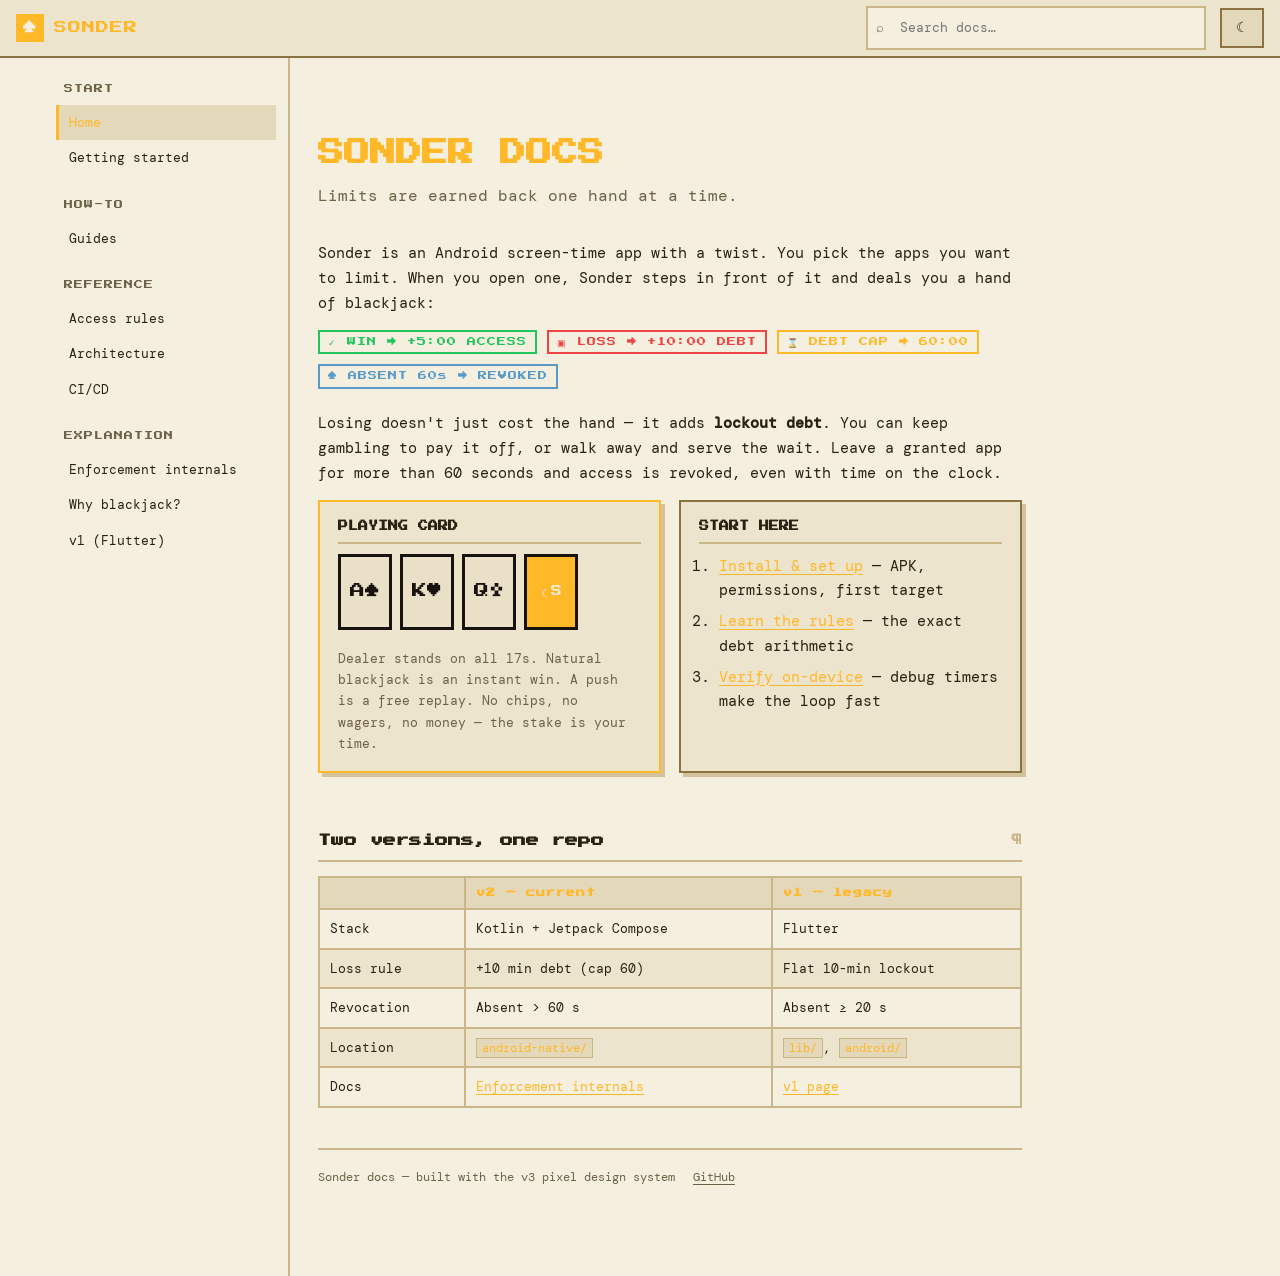
==== docs-site/index.html @ 314d2c7a "docs: add pixel-styled documentation site with Pages deployment Zero-dependency static site (Diataxi" ====
<!doctype html>
<html lang="en">
<head>
<meta charset="utf-8">
<meta name="viewport" content="width=device-width, initial-scale=1">
<title>Sonder — Documentation</title>
<meta name="description" content="Sonder docs: pixel-art screen-time blocking for Android. Win a hand of blackjack to unlock your limited apps.">
<link rel="preconnect" href="https://fonts.googleapis.com">
<link rel="preconnect" href="https://fonts.gstatic.com" crossorigin>
<link href="https://fonts.googleapis.com/css2?family=Press+Start+2P&family=DM+Mono:wght@400;500&display=swap" rel="stylesheet">
<link rel="stylesheet" href="assets/style.css">
<link rel="icon" href="data:image/svg+xml,%3Csvg xmlns='http://www.w3.org/2000/svg' viewBox='0 0 24 24'%3E%3Crect width='24' height='24' fill='%230b0906'/%3E%3Cpath fill='%23ffb827' d='M12 3l6 7h-4v4h-4v-4H6z'/%3E%3Crect fill='%23ffb827' x='9' y='16' width='6' height='4'/%3E%3C/svg%3E">
</head>
<body>
<a class="skip-link" href="#main">Skip to content</a>
<header class="topbar">
  <button class="sidebar-toggle" aria-label="Toggle navigation" aria-expanded="false">☰</button>
  <a class="brand" href="index.html"><span class="glyph">♠</span><span class="word">SONDER</span></a>
  <div class="spacer"></div>
  <div class="searchbox">
    <span class="mag" aria-hidden="true">⌕</span>
    <input type="search" placeholder="Search docs…" aria-label="Search documentation">
    <div class="search-results" role="listbox" aria-label="Search results"></div>
  </div>
  <button class="theme-toggle" aria-label="Switch theme">☀</button>
</header>

<div class="layout">
  <nav class="sidebar" aria-label="Documentation">
    <div class="group">
      <p class="group-title">START</p>
      <a href="index.html">Home</a>
      <a href="getting-started.html">Getting started</a>
    </div>
    <div class="group">
      <p class="group-title">HOW-TO</p>
      <a href="guides.html">Guides</a>
    </div>
    <div class="group">
      <p class="group-title">REFERENCE</p>
      <a href="rules.html">Access rules</a>
      <a href="architecture.html">Architecture</a>
      <a href="ci.html">CI/CD</a>
    </div>
    <div class="group">
      <p class="group-title">EXPLANATION</p>
      <a href="enforcement.html">Enforcement internals</a>
      <a href="explanation.html">Why blackjack?</a>
      <a href="v1.html">v1 (Flutter)</a>
    </div>
  </nav>

  <main class="content" id="main">
    <section class="hero">
      <h1>SONDER DOCS</h1>
      <p class="tagline">Limits are earned back one hand at a time.</p>
    </section>

    <p>Sonder is an Android screen-time app with a twist. You pick the apps you
    want to limit. When you open one, Sonder steps in front of it and deals you
    a hand of blackjack:</p>

    <div class="rules-row">
      <span class="badge granted">✓ WIN → +5:00 ACCESS</span>
      <span class="badge locked">▣ LOSS → +10:00 DEBT</span>
      <span class="badge cooldown">⌛ DEBT CAP → 60:00</span>
      <span class="badge playing">♠ ABSENT 60s → REVOKED</span>
    </div>

    <p>Losing doesn't just cost the hand — it adds <strong>lockout debt</strong>.
    You can keep gambling to pay it off, or walk away and serve the wait. Leave
    a granted app for more than 60 seconds and access is revoked, even with
    time on the clock.</p>

    <div class="grid2">
      <section class="panel amber">
        <h2 class="panel-title">PLAYING CARD</h2>
        <div class="cards-demo" aria-hidden="true">
          <div class="playing-card">A♠</div>
          <div class="playing-card">K♥</div>
          <div class="playing-card">Q♣</div>
          <div class="playing-card back">☾S</div>
        </div>
        <p style="margin:0; color:var(--muted); font-size:13px;">Dealer stands on
        all 17s. Natural blackjack is an instant win. A push is a free replay.
        No chips, no wagers, no money — the stake is your time.</p>
      </section>

      <section class="panel">
        <h2 class="panel-title">START HERE</h2>
        <ol style="margin:0; padding-left:20px;">
          <li><a href="getting-started.html">Install &amp; set up</a> — APK, permissions, first target</li>
          <li><a href="rules.html">Learn the rules</a> — the exact debt arithmetic</li>
          <li><a href="guides.html">Verify on-device</a> — debug timers make the loop fast</li>
        </ol>
      </section>
    </div>

    <h2 id="two-versions">Two versions, one repo</h2>
    <table>
      <thead><tr><th></th><th>v2 — current</th><th>v1 — legacy</th></tr></thead>
      <tbody>
        <tr><td>Stack</td><td>Kotlin + Jetpack Compose</td><td>Flutter</td></tr>
        <tr><td>Loss rule</td><td>+10 min debt (cap 60)</td><td>Flat 10-min lockout</td></tr>
        <tr><td>Revocation</td><td>Absent &gt; 60 s</td><td>Absent ≥ 20 s</td></tr>
        <tr><td>Location</td><td><code>android-native/</code></td><td><code>lib/</code>, <code>android/</code></td></tr>
        <tr><td>Docs</td><td><a href="enforcement.html">Enforcement internals</a></td><td><a href="v1.html">v1 page</a></td></tr>
      </tbody>
    </table>

    <footer class="footer">
      <span>Sonder docs — built with the v3 pixel design system</span>
      <a href="https://github.com/asterxsk/sonder">GitHub</a>
    </footer>
  </main>
</div>

<script src="assets/site.js"></script>
</body>
</html>
---- docs-site/assets/style.css ----
/* Sonder Docs — pixel v3 design system (docs/design/design_v3.md)
   Dark-first brand palette, hard frames, no border-radius, no gradients. */

:root {
  --bg: #0b0906;
  --surface: #15100b;
  --panel: #221a12;
  --border: #a68a52;
  --border-dark: #51452f;
  --primary: #ffb827;
  --primary-dark: #c88a16;
  --text: #ead7a1;
  --muted: #7f765f;
  --success: #22c55e;
  --danger: #ef4444;
  --info: #5a9ac8;
  --shadow: #332816;
  --card-face: #eadfc7;
  --card-ink: #18130e;
  --content-max: 760px;
  --sidebar-w: 250px;
  --nav-h: 58px;
  /* Light theme overrides */
  --bg-l: #f5efe0;
  --surface-l: #ede4cd;
  --panel-l: #e4d8ba;
  --border-l: #8a7340;
  --border-dark-l: #c9b789;
  --text-l: #2a2113;
  --muted-l: #6d6248;
  --shadow-l: #d3c39c;
}

[data-theme="light"] {
  --bg: var(--bg-l);
  --surface: var(--surface-l);
  --panel: var(--panel-l);
  --border: var(--border-l);
  --border-dark: var(--border-dark-l);
  --text: var(--text-l);
  --muted: var(--muted-l);
  --shadow: var(--shadow-l);
}

* { box-sizing: border-box; }

html { scroll-behavior: smooth; }
@media (prefers-reduced-motion: reduce) {
  html { scroll-behavior: auto; }
  *, *::before, *::after { animation: none !important; transition: none !important; }
}

body {
  margin: 0;
  background: var(--bg);
  color: var(--text);
  font-family: "DM Mono", ui-monospace, "Cascadia Mono", Consolas, monospace;
  font-size: 15px;
  line-height: 1.65;
}

/* ---------- top bar ---------- */

.topbar {
  position: sticky;
  top: 0;
  z-index: 40;
  display: flex;
  align-items: center;
  gap: 14px;
  height: var(--nav-h);
  padding: 0 16px;
  background: var(--surface);
  border-bottom: 2px solid var(--border);
}

.brand {
  display: flex;
  align-items: center;
  gap: 10px;
  text-decoration: none;
  color: var(--primary);
  font-family: "Press Start 2P", monospace;
  font-size: 13px;
  letter-spacing: 1px;
}

.brand .glyph {
  display: inline-grid;
  place-items: center;
  width: 28px;
  height: 28px;
  background: var(--primary);
  color: var(--bg);
  font-size: 14px;
}

.topbar .spacer { flex: 1; }

.searchbox {
  position: relative;
  width: min(340px, 42vw);
}

.searchbox input {
  width: 100%;
  padding: 9px 12px 9px 32px;
  background: var(--bg);
  border: 2px solid var(--border-dark);
  color: var(--text);
  font: inherit;
  font-size: 13px;
}

.searchbox input:focus-visible {
  outline: none;
  border-color: var(--primary);
  box-shadow: 3px 3px 0 var(--primary-dark);
}

.searchbox .mag {
  position: absolute;
  left: 10px;
  top: 50%;
  transform: translateY(-50%);
  color: var(--muted);
  font-size: 13px;
  pointer-events: none;
}

.theme-toggle {
  min-width: 44px;
  min-height: 40px;
  background: var(--panel);
  border: 2px solid var(--border);
  color: var(--text);
  font: inherit;
  font-size: 14px;
  cursor: pointer;
}

.theme-toggle:active { transform: translate(2px, 2px); }

/* ---------- search results ---------- */

.search-results {
  position: absolute;
  top: calc(100% + 6px);
  left: 0;
  right: 0;
  max-height: 420px;
  overflow: auto;
  background: var(--surface);
  border: 2px solid var(--border);
  box-shadow: 5px 5px 0 var(--shadow);
  display: none;
}

.search-results.open { display: block; }

.search-results .hit {
  display: block;
  padding: 10px 12px;
  text-decoration: none;
  border-bottom: 2px solid var(--border-dark);
}

.search-results .hit:last-child { border-bottom: none; }

.search-results .hit:hover,
.search-results .hit:focus-visible {
  background: var(--panel);
  outline: none;
}

.search-results .hit .t { color: var(--primary); font-size: 13px; }
.search-results .hit .s { color: var(--muted); font-size: 12px; margin-top: 2px; }
.search-results .empty { padding: 14px; color: var(--muted); }

/* ---------- layout ---------- */

.layout {
  display: flex;
  max-width: 1200px;
  margin: 0 auto;
  min-height: calc(100vh - var(--nav-h));
}

.sidebar {
  width: var(--sidebar-w);
  flex: none;
  padding: 24px 12px 48px 16px;
  border-right: 2px solid var(--border-dark);
}

.sidebar .group { margin-bottom: 22px; }

.sidebar .group-title {
  font-family: "Press Start 2P", monospace;
  font-size: 9px;
  color: var(--muted);
  letter-spacing: 1px;
  margin: 0 0 8px;
  padding-left: 8px;
}

.sidebar a {
  display: block;
  padding: 7px 10px;
  color: var(--text);
  text-decoration: none;
  font-size: 13px;
  border-left: 3px solid transparent;
}

.sidebar a:hover { color: var(--primary); }

.sidebar a.active {
  color: var(--primary);
  background: var(--panel);
  border-left-color: var(--primary);
}

.content {
  flex: 1;
  min-width: 0;
  max-width: var(--content-max);
  padding: 36px 28px 80px;
}

/* ---------- typography ---------- */

.content h1 {
  font-family: "Press Start 2P", monospace;
  font-size: 21px;
  line-height: 1.5;
  color: var(--primary);
  margin: 0 0 6px;
}

.content .lede { color: var(--muted); margin: 0 0 28px; }

.content h2 {
  font-family: "Press Start 2P", monospace;
  font-size: 13px;
  line-height: 1.6;
  color: var(--text);
  border-bottom: 2px solid var(--border-dark);
  padding-bottom: 8px;
  margin: 40px 0 14px;
  scroll-margin-top: calc(var(--nav-h) + 16px);
}

.content h2 .anchor,
.content h3 .anchor {
  float: right;
  color: var(--border-dark);
  text-decoration: none;
  font-size: 12px;
}
.content h2 .anchor:hover { color: var(--primary); }

.content h3 {
  font-size: 15px;
  color: var(--primary);
  margin: 26px 0 8px;
  scroll-margin-top: calc(var(--nav-h) + 16px);
}

.content p { margin: 0 0 14px; }

.content a { color: var(--primary); text-decoration: underline; text-underline-offset: 3px; }
.content a:hover { color: var(--text); }

.content ul, .content ol { margin: 0 0 14px; padding-left: 22px; }
.content li { margin-bottom: 6px; }

.content strong { color: var(--text); }

/* ---------- pixel components ---------- */

.panel {
  background: var(--surface);
  border: 2px solid var(--border);
  box-shadow: 4px 4px 0 var(--shadow);
  padding: 16px 18px;
  margin: 0 0 18px;
}

.panel.amber { border-color: var(--primary); }
.panel.green { border-color: var(--success); }
.panel.red   { border-color: var(--danger); }
.panel.blue  { border-color: var(--info); }

.panel .panel-title {
  font-family: "Press Start 2P", monospace;
  font-size: 10px;
  margin: 0 0 10px;
}

pre {
  position: relative;
  background: var(--bg);
  border: 2px solid var(--border-dark);
  padding: 14px 16px;
  overflow-x: auto;
  font-size: 13px;
  line-height: 1.55;
  margin: 0 0 18px;
}

pre code { font-family: inherit; color: var(--text); }

code {
  font-family: inherit;
  font-size: 0.92em;
  background: var(--panel);
  border: 1px solid var(--border-dark);
  padding: 1px 5px;
  color: var(--primary);
}

pre code { background: none; border: none; padding: 0; }

.copy-btn {
  position: absolute;
  top: 6px;
  right: 6px;
  min-height: 28px;
  padding: 2px 8px;
  background: var(--panel);
  border: 2px solid var(--border-dark);
  color: var(--muted);
  font: inherit;
  font-size: 10px;
  cursor: pointer;
}

.copy-btn:hover { color: var(--primary); border-color: var(--primary); }
.copy-btn.done  { color: var(--bg); background: var(--success); border-color: var(--success); }

table {
  width: 100%;
  border-collapse: collapse;
  margin: 0 0 18px;
  font-size: 13px;
}

th, td {
  border: 2px solid var(--border-dark);
  padding: 8px 10px;
  text-align: left;
  vertical-align: top;
}

th {
  background: var(--panel);
  font-family: "Press Start 2P", monospace;
  font-size: 9px;
  color: var(--primary);
  letter-spacing: 1px;
}

tbody tr:nth-child(even) { background: var(--surface); }

.badge {
  display: inline-block;
  padding: 3px 8px;
  border: 2px solid currentColor;
  font-family: "Press Start 2P", monospace;
  font-size: 9px;
  letter-spacing: 1px;
}

.badge.granted  { color: var(--success); }
.badge.locked   { color: var(--danger); }
.badge.playing  { color: var(--info); }
.badge.cooldown { color: var(--primary); }

.flow {
  background: var(--bg);
  border: 2px solid var(--border-dark);
  padding: 14px 16px;
  overflow-x: auto;
  font-size: 12.5px;
  line-height: 1.5;
  white-space: pre;
  margin: 0 0 18px;
  color: var(--muted);
}

.flow b { color: var(--primary); font-weight: normal; }

.cards-demo { display: flex; gap: 8px; flex-wrap: wrap; margin: 0 0 18px; }

.playing-card {
  width: 54px;
  height: 76px;
  background: var(--card-face);
  border: 3px solid var(--card-ink);
  display: grid;
  place-items: center;
  color: var(--card-ink);
  font-family: "Press Start 2P", monospace;
  font-size: 15px;
}

.playing-card.back { background: var(--primary); color: var(--bg); font-size: 11px; }

/* ---------- landing ---------- */

.hero { padding: 40px 0 8px; }

.hero h1 { font-size: 26px; }

.hero .tagline {
  color: var(--muted);
  font-size: 16px;
  margin: 10px 0 24px;
}

.grid2 { display: grid; grid-template-columns: 1fr 1fr; gap: 18px; }

.rules-row { display: flex; flex-wrap: wrap; gap: 10px; margin: 0 0 22px; }

.footer {
  border-top: 2px solid var(--border-dark);
  margin-top: 40px;
  padding: 18px 0 8px;
  color: var(--muted);
  font-size: 12px;
  display: flex;
  gap: 18px;
  flex-wrap: wrap;
}

.footer a { color: var(--muted); }
.footer a:hover { color: var(--primary); }

/* ---------- responsive ---------- */

.sidebar-toggle {
  display: none;
  min-width: 44px;
  min-height: 40px;
  background: var(--panel);
  border: 2px solid var(--border);
  color: var(--text);
  font: inherit;
  font-size: 15px;
  cursor: pointer;
}

@media (max-width: 960px) {
  .sidebar-toggle { display: block; }

  .layout { display: block; position: relative; }

  .sidebar {
    display: none;
    position: absolute;
    z-index: 30;
    top: 0;
    left: 0;
    bottom: 0;
    width: min(300px, 84vw);
    background: var(--surface);
    border-right: 2px solid var(--border);
    padding-top: 16px;
  }

  .sidebar.open { display: block; box-shadow: 6px 6px 0 var(--shadow); }

  .content { padding: 24px 18px 60px; max-width: none; }

  .grid2 { grid-template-columns: 1fr; }

  .searchbox { width: min(280px, 46vw); }
}

@media (max-width: 560px) {
  .searchbox { flex: 1; width: auto; }
  .brand span.word { display: none; }
  .content h1 { font-size: 17px; }
  .hero h1 { font-size: 19px; }
}

/* ---------- a11y ---------- */

:focus-visible {
  outline: 3px solid var(--primary);
  outline-offset: 2px;
}

.skip-link {
  position: absolute;
  left: -9999px;
  top: 0;
  background: var(--primary);
  color: var(--bg);
  padding: 8px 14px;
  z-index: 100;
  font-size: 13px;
}

.skip-link:focus { left: 8px; top: 8px; }

::selection { background: var(--primary); color: var(--bg); }
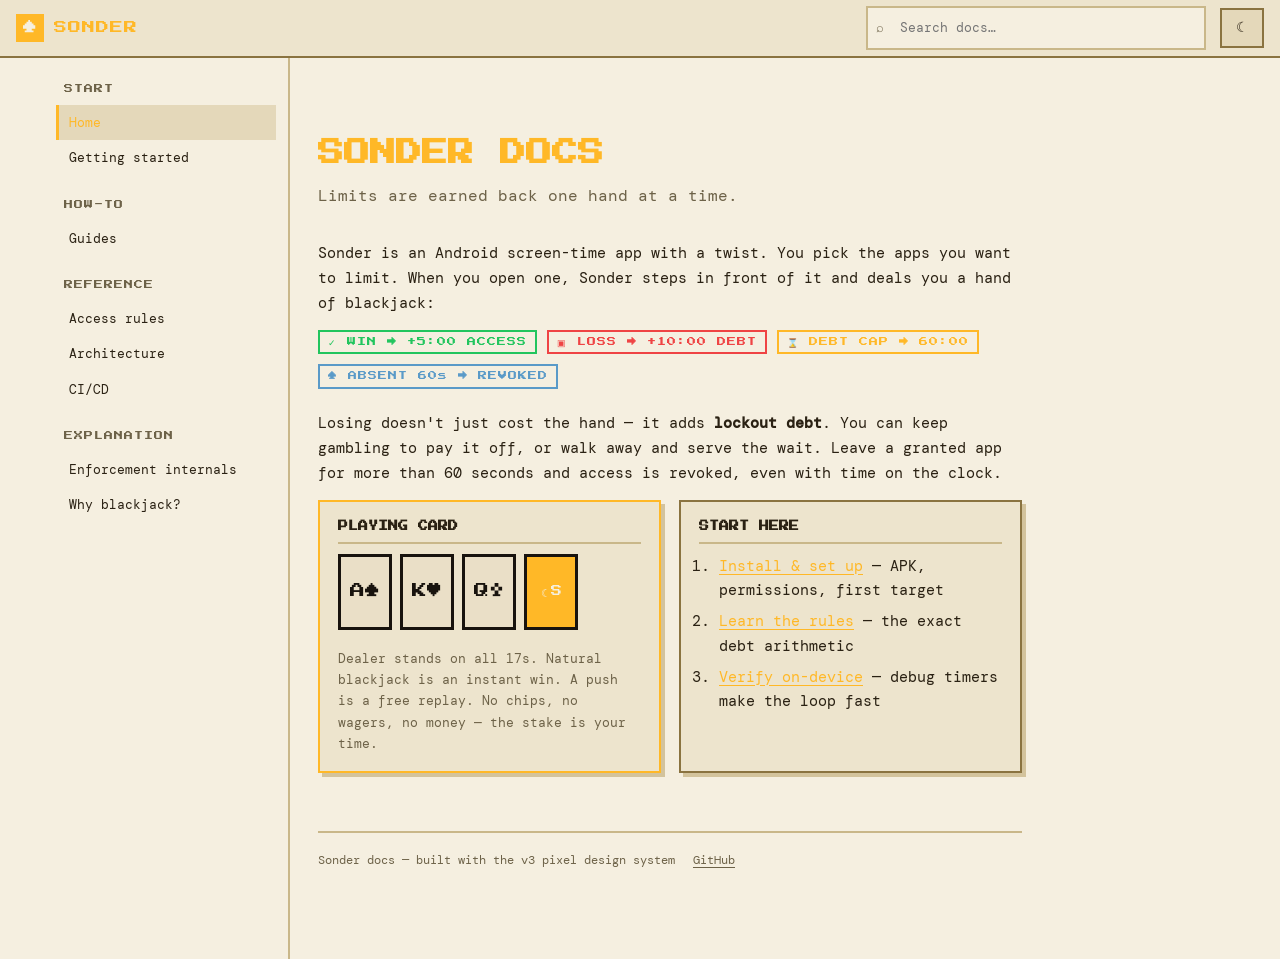
==== commit a395bc43: "feat(v2): native quality pass, and retire the Flutter app Retire v1. The Flutter app and the Kotlin " ====
--- a/docs-site/index.html
+++ b/docs-site/index.html
@@ -46,7 +46,6 @@
       <p class="group-title">EXPLANATION</p>
       <a href="enforcement.html">Enforcement internals</a>
       <a href="explanation.html">Why blackjack?</a>
-      <a href="v1.html">v1 (Flutter)</a>
     </div>
   </nav>
 
@@ -96,18 +95,6 @@
       </section>
     </div>
 
-    <h2 id="two-versions">Two versions, one repo</h2>
-    <table>
-      <thead><tr><th></th><th>v2 — current</th><th>v1 — legacy</th></tr></thead>
-      <tbody>
-        <tr><td>Stack</td><td>Kotlin + Jetpack Compose</td><td>Flutter</td></tr>
-        <tr><td>Loss rule</td><td>+10 min debt (cap 60)</td><td>Flat 10-min lockout</td></tr>
-        <tr><td>Revocation</td><td>Absent &gt; 60 s</td><td>Absent ≥ 20 s</td></tr>
-        <tr><td>Location</td><td><code>android-native/</code></td><td><code>lib/</code>, <code>android/</code></td></tr>
-        <tr><td>Docs</td><td><a href="enforcement.html">Enforcement internals</a></td><td><a href="v1.html">v1 page</a></td></tr>
-      </tbody>
-    </table>
-
     <footer class="footer">
       <span>Sonder docs — built with the v3 pixel design system</span>
       <a href="https://github.com/asterxsk/sonder">GitHub</a>
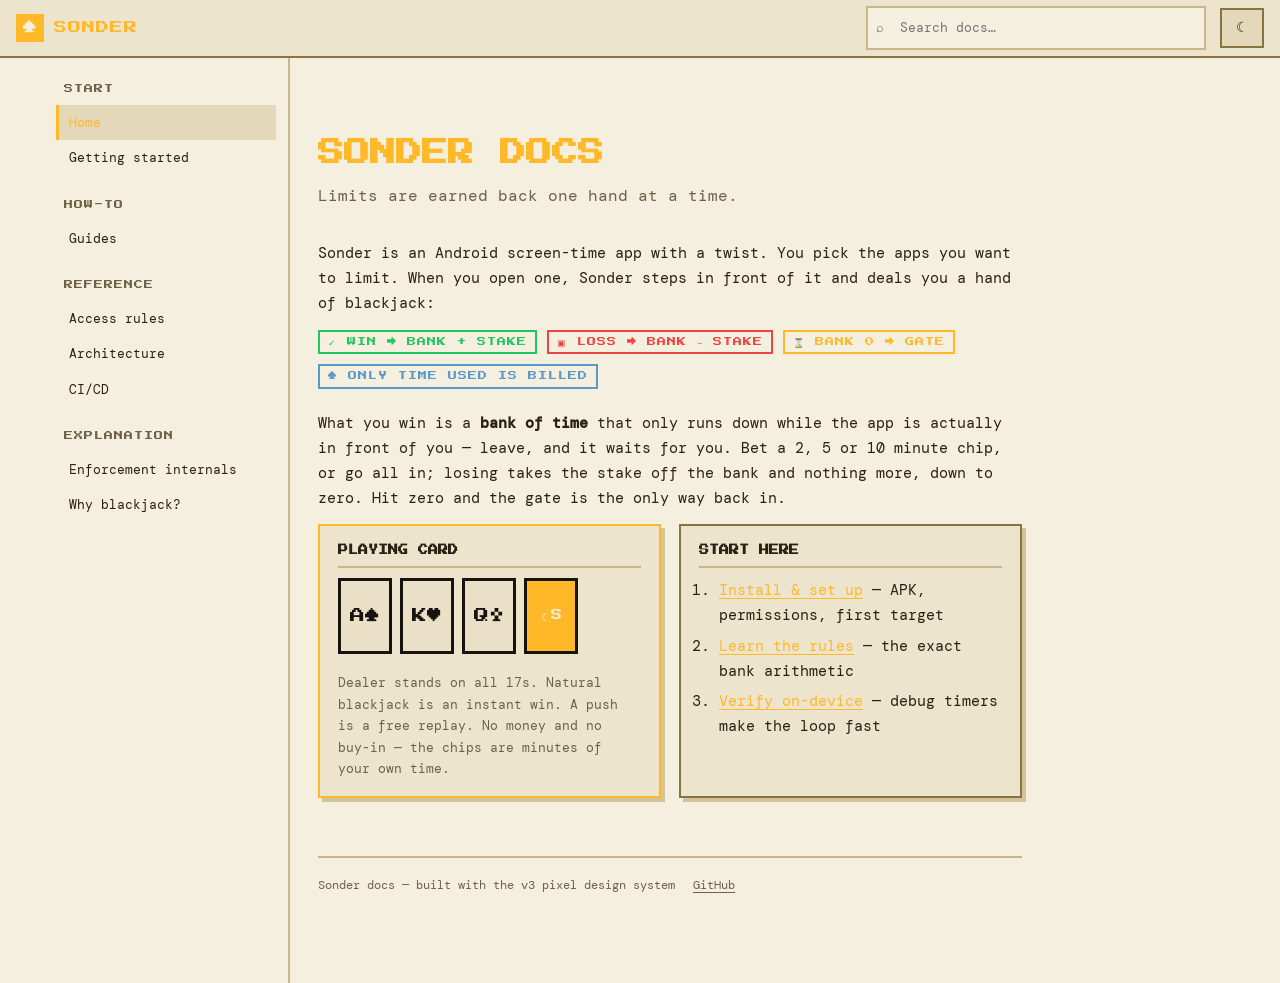
==== commit dafdf574: "docs: the site, both readmes and the design notes describe the bank Every page that named the remove" ====
--- a/docs-site/index.html
+++ b/docs-site/index.html
@@ -60,16 +60,16 @@
     a hand of blackjack:</p>
 
     <div class="rules-row">
-      <span class="badge granted">✓ WIN → +5:00 ACCESS</span>
-      <span class="badge locked">▣ LOSS → +10:00 DEBT</span>
-      <span class="badge cooldown">⌛ DEBT CAP → 60:00</span>
-      <span class="badge playing">♠ ABSENT 60s → REVOKED</span>
+      <span class="badge granted">✓ WIN → BANK + STAKE</span>
+      <span class="badge locked">▣ LOSS → BANK − STAKE</span>
+      <span class="badge cooldown">⌛ BANK 0 → GATE</span>
+      <span class="badge playing">♠ ONLY TIME USED IS BILLED</span>
     </div>
 
-    <p>Losing doesn't just cost the hand — it adds <strong>lockout debt</strong>.
-    You can keep gambling to pay it off, or walk away and serve the wait. Leave
-    a granted app for more than 60 seconds and access is revoked, even with
-    time on the clock.</p>
+    <p>What you win is a <strong>bank of time</strong> that only runs down while the app is
+    actually in front of you — leave, and it waits for you. Bet a 2, 5 or 10 minute chip,
+    or go all in; losing takes the stake off the bank and nothing more, down to zero. Hit
+    zero and the gate is the only way back in.</p>
 
     <div class="grid2">
       <section class="panel amber">
@@ -82,14 +82,14 @@
         </div>
         <p style="margin:0; color:var(--muted); font-size:13px;">Dealer stands on
         all 17s. Natural blackjack is an instant win. A push is a free replay.
-        No chips, no wagers, no money — the stake is your time.</p>
+        No money and no buy-in — the chips are minutes of your own time.</p>
       </section>
 
       <section class="panel">
         <h2 class="panel-title">START HERE</h2>
         <ol style="margin:0; padding-left:20px;">
           <li><a href="getting-started.html">Install &amp; set up</a> — APK, permissions, first target</li>
-          <li><a href="rules.html">Learn the rules</a> — the exact debt arithmetic</li>
+          <li><a href="rules.html">Learn the rules</a> — the exact bank arithmetic</li>
           <li><a href="guides.html">Verify on-device</a> — debug timers make the loop fast</li>
         </ol>
       </section>
